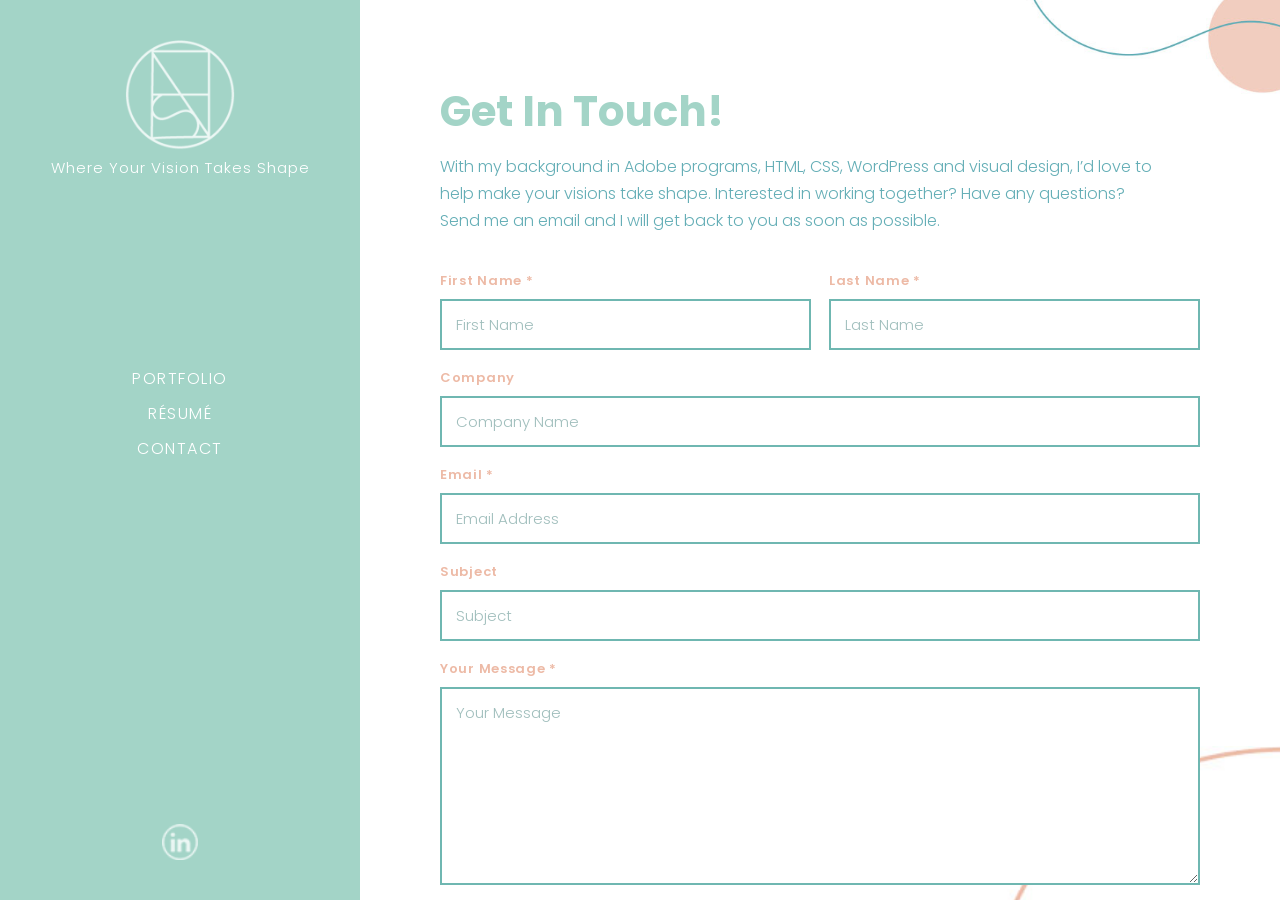
==== contact.html @ 7123d583 "Update contact.html" ====
<!DOCTYPE html>
<html lang="en">
<head>
  <meta charset="UTF-8" />
  <meta name="viewport" content="width=device-width, initial-scale=1.0" />
  <title>Contact</title>

  <link rel="preconnect" href="https://fonts.googleapis.com">
  <link rel="preconnect" href="https://fonts.gstatic.com" crossorigin>
  <link href="https://fonts.googleapis.com/css2?family=Poppins:wght@300;400;600;700&display=swap" rel="stylesheet">

  <link rel="stylesheet" href="styles.css" />

  <style>
    .contact-wrap {
      max-width: 980px;
      margin: 0 auto;
    }

    .contact-title {
      font-size: 42px;
      font-weight: 700;
      color: #a3d4c7;
      margin: 0 0 10px 0;
    }

    .contact-desc {
      color: #64aeb6;
      font-weight: 300;
      line-height: 1.7;
      max-width: 720px;
      margin: 0 0 36px 0;
    }

    .contact-form {
      display: grid;
      grid-template-columns: 1fr 1fr;
      gap: 18px;
    }

    .field {
      display: flex;
      flex-direction: column;
      gap: 8px;
    }

    .field.full {
      grid-column: 1 / -1;
    }

    .label {
      font-size: 13px;
      font-weight: 600;
      letter-spacing: 0.7px;
      color: #edbaa6;
    }

    .input,
    .textarea {
      font-family: 'Poppins', sans-serif;
      font-size: 15px;
      padding: 12px 14px;
      border-radius: 0;
      border: 2px solid #6fb7b1;
      outline: none;
      background: white;
      color: #2c6f6a;
      transition: border-color 0.2s ease, box-shadow 0.2s ease;
    }

    .input::placeholder,
    .textarea::placeholder {
      color: rgba(44, 111, 106, 0.45);
      font-weight: 300;
    }

    .input:focus,
    .textarea:focus {
      border-color: #edbaa6;
      box-shadow: 0 0 0 3px rgba(237, 186, 166, 0.25);
    }

    .textarea {
      min-height: 170px;
      resize: vertical;
    }

    .submit-row {
      grid-column: 1 / -1;
      display: flex;
      align-items: center;
      gap: 16px;
      margin-top: 6px;
    }

    .contact-note {
      color: rgba(100, 174, 182, 0.9);
      font-size: 13px;
      font-weight: 300;
    }

    .form-status {
      grid-column: 1 / -1;
      margin-top: 10px;
      font-weight: 400;
      color: #2c6f6a;
      display: none;
    }

    @media (max-width: 860px) {
      .contact-form { grid-template-columns: 1fr; }
    }
  </style>
</head>

<body>
  <div class="layout">

    <!-- LEFT SIDEBAR -->
    <aside class="sidebar">
      <a href="index.html" class="logo-link">
        <img src="white-logo.png" alt="Logo" class="logo-img">
      </a>

      <p class="tagline">Where Your Vision Takes Shape</p>

      <nav>
        <a href="portfolio.html">PORTFOLIO</a>
        <a href="resume.html">RÉSUMÉ</a>
        <a href="contact.html">CONTACT</a>
      </nav>

      <a href="https://www.linkedin.com/in/nashae-carter/" target="_blank" rel="noopener noreferrer" class="linkedin">
        <img src="linkedin-icon.png" alt="LinkedIn">
      </a>
    </aside>

    <!-- MAIN CONTENT -->
    <main class="main">
      <div class="contact-wrap">
        <h1 class="contact-title">Get In Touch!</h1>

        <p class="contact-desc">
          With my background in Adobe programs, HTML, CSS, WordPress and visual design,
          I’d love to help make your visions take shape. Interested in working together?
          Have any questions? Send me an email and I will get back to you as soon as possible.
        </p>

        <!-- CUSTOM FORM -> GOOGLE FORMS -->
        <form class="contact-form"
  action="https://docs.google.com/forms/d/e/1FAIpQLScO0uXvKXEwOumWcO62e0o-8rF6rWEuDFkCevphVjEUjngtMw/formResponse"
  method="POST"
  target="_blank">

          <div class="field">
            <label class="label" for="firstName">First Name *</label>
            <input class="input" id="firstName" name="entry.324053391" type="text" placeholder="First Name" required>
          </div>

          <div class="field">
            <label class="label" for="lastName">Last Name *</label>
            <input class="input" id="lastName" name="entry.1765451501" type="text" placeholder="Last Name" required>
          </div>

          <div class="field full">
            <label class="label" for="company">Company</label>
            <input class="input" id="company" name="entry.1187917883" type="text" placeholder="Company Name">
          </div>

          <div class="field full">
            <label class="label" for="email">Email *</label>
            <input class="input" id="email" name="entry.1485938549" type="email" placeholder="Email Address" required>
          </div>

          <div class="field full">
            <label class="label" for="subject">Subject</label>
            <input class="input" id="subject" name="entry.975755683" type="text" placeholder="Subject">
          </div>

          <div class="field full">
            <label class="label" for="message">Your Message *</label>
            <textarea class="textarea" id="message" name="entry.1001882574" placeholder="Your Message" required></textarea>
          </div>

          <div class="submit-row">
            <button class="hero-btn" type="submit">Submit Email</button>
            <span class="contact-note">* Required fields</span>
          </div>

          <div class="form-status" id="formStatus"></div>
        </form>

        <!-- Hidden iframe prevents redirect -->

      </div>
    </main>

  </div>
  
</body>
</html>
---- styles.css ----
html, body {
  height: 100%;
}

body {
  margin: 0;
  font-family: 'Poppins', sans-serif;
  background-color: white;
  overflow: hidden; /* prevents full page scroll */
}

/* =========================
   LAYOUT
========================= */

.layout {
  display: flex;
  height: 100vh;      /* lock layout to viewport */
  overflow: hidden;   /* prevents sidebar stretching */
}

/* =========================
   SIDEBAR
========================= */

.sidebar {
  width: 360px;
  height: 100vh;      /* fixed height */
  flex: 0 0 360px;    /* fixed width */
  background-color: #a3d4c7;
  padding: 40px;
  box-sizing: border-box;

  display: flex;
  flex-direction: column;
  align-items: center;
}

/* LOGO */

.logo-img {
  width: 110px;
  height: auto;
  display: block;
  margin-bottom: 6px;
}

.tagline {
  margin: 0;
  font-size: 15px;
  font-weight: 300;
  letter-spacing: 1px;
  color: #ffffff;
  text-align: center;
}

.sidebar nav {
  width: 100%;
  text-align: center;
  margin: auto 0; /* centers vertically */
}

.sidebar nav a {
  display: block;
  text-decoration: none;
  color: white;
  font-weight: 300;
  letter-spacing: 1.5px;
  margin: 10px 0;
  transition: color 0.3s ease;
}

/* MENU HOVER */
.sidebar nav a:hover {
  color: white;
  font-weight: 400;
  text-shadow: 0 0 3px rgba(255,255,255,0.2);
}

/* LINKEDIN */

.linkedin {
  margin-top: auto;
}

.linkedin img {
  width: 36px;
  height: auto;
  display: block;
  transition: transform 0.3s ease;
}

.linkedin:hover img {
  transform: scale(1.05);
}

/* =========================
   MAIN CONTENT (SCROLLABLE)
========================= */

.main {
  flex: 1;
  height: 100vh;
  overflow-y: auto;
  overflow-x: hidden;
  padding: 80px;
  -webkit-overflow-scrolling: touch;

  position: relative;

  /* Background decor images */
background-image:
    url("assets/images/decor/background-circlesand-lines_02.jpg"),  /* TOP now */
    url("assets/images/decor/background-curved-line_03.jpg");        /* BOTTOM now */

  background-repeat: no-repeat, no-repeat;

  /* push them slightly off the edges */
  background-position:
    right -60px top -40px,
    right -60px bottom -40px;

  /* smaller */
  background-size:
    320px auto,
    380px auto;
}
/* =========================
   HERO SECTION
========================= */

.hero-header-img {
  display: block;
  max-width: 900px;
  width: 100%;
  height: auto;
  margin: 0 auto 40px auto;
}

.hero {
  display: flex;
  align-items: center;
  gap: 60px;
  max-width: 1100px;
  margin: 0 auto;
}

.hero-photo {
  width: 320px;
  height: auto;
  display: block;
}

.hero-right {
  max-width: 600px;
}

.hero-title {
  font-size: 36px;
  font-weight: 600;
  margin-bottom: 16px;
  color: #6fb7b1;
}

.title-accent {
  color: #edbaa6;
}

.hero-text {
  font-size: 16px;
  line-height: 1.7;
  font-weight: 300;
  margin-bottom: 28px;
  color: #64aeb6;
}

.hero-btn {
  display: inline-flex;
  align-items: center;
  gap: 16px;
  padding: 12px 26px;
  background: #6fb7b1;
  color: white;
  text-decoration: none;
  letter-spacing: 1px;
  font-weight: 500;
  transition: all 0.3s ease;
}

.hero-btn:hover {
  background: #edbaa6;
  transform: translateY(-2px);
}

/* =========================
   PORTFOLIO TABS
========================= */

.tabs {
  display: flex;
  justify-content: center;
  align-items: center;
  gap: 18px;
  margin: 60px 0 40px 0;
  flex-wrap: wrap;
}

.tab-btn {
  padding: 14px 32px;
  border: none;
  cursor: pointer;
  background-color: #6fb7b1;
  color: white;
  letter-spacing: 0.3px;
  font-weight: 400;
  font-size: 19px;
  border-radius: 0;
  transition: all 0.3s ease;
}

.tab-btn:hover {
  background-color: #edbaa6;
  transform: translateY(-2px);
}

.tab-btn.active {
  background-color: #edbaa6;
}

.tab-btn.active:hover {
  transform: none;
}

/* =========================
   GRID (MASONRY + SQUARE)
========================= */

.grid{
  column-count: 3;
  column-gap: 24px;
  max-width: 1100px;
  margin: 0 auto;
}

.card{
  display: inline-block;
  width: 100%;
  margin: 0 0 24px;
  break-inside: avoid;

  background: transparent;
  padding: 0;
  border-radius: 0;
  overflow: hidden;
  cursor: pointer;

  transition: transform 0.25s ease, opacity 0.25s ease;
  opacity: 1;
  transform: translateY(0);
}

.card img{
  width: 100%;
  height: auto;
  display: block;
  border-radius: 0;

  transition: transform 0.3s ease; /* ✅ zoom transition */
}

/* lift + zoom */
.card:hover{
  transform: translateY(-5px);
}

.card:hover img{
  transform: scale(1.03);
}

/* Responsive */
@media (max-width: 1200px){
  .grid{ column-count: 2; }
}
@media (max-width: 700px){
  .grid{ column-count: 1; }
}

/* Fade animations */
.card.is-hiding {
  opacity: 0;
  transform: translateY(8px);
  pointer-events: none;
}

.card.is-hidden {
  display: none;
}

/* =========================
   LIGHTBOX
========================= */

.lightbox {
  position: fixed;
  inset: 0;
  background: rgba(0,0,0,0.75);
  display: none;
  align-items: center;
  justify-content: center;
  z-index: 9999;
}

.lightbox.open {
  display: flex;
}

.lightbox-img {
  max-width: 90vw;
  max-height: 85vh;
  border: 3px solid rgba(255,255,255,0.8);
  border-radius: 6px;
  background: white;
}

.lightbox-close {
  position: fixed;
  top: 20px;
  right: 25px;
  font-size: 40px;
  border: none;
  background: transparent;
  color: white;
  cursor: pointer;
}

.lightbox-arrow {
  position: fixed;
  top: 50%;
  transform: translateY(-50%);
  font-size: 40px;
  border: none;
  color: white;
  cursor: pointer;
  width: 56px;
  height: 56px;
  border-radius: 999px;
  background: rgba(255,255,255,0.15);
  line-height: 56px;
  text-align: center;
}

.lightbox-arrow:hover {
  background: rgba(255,255,255,0.25);
}

.lightbox-prev { left: 25px; }
.lightbox-next { right: 25px; }
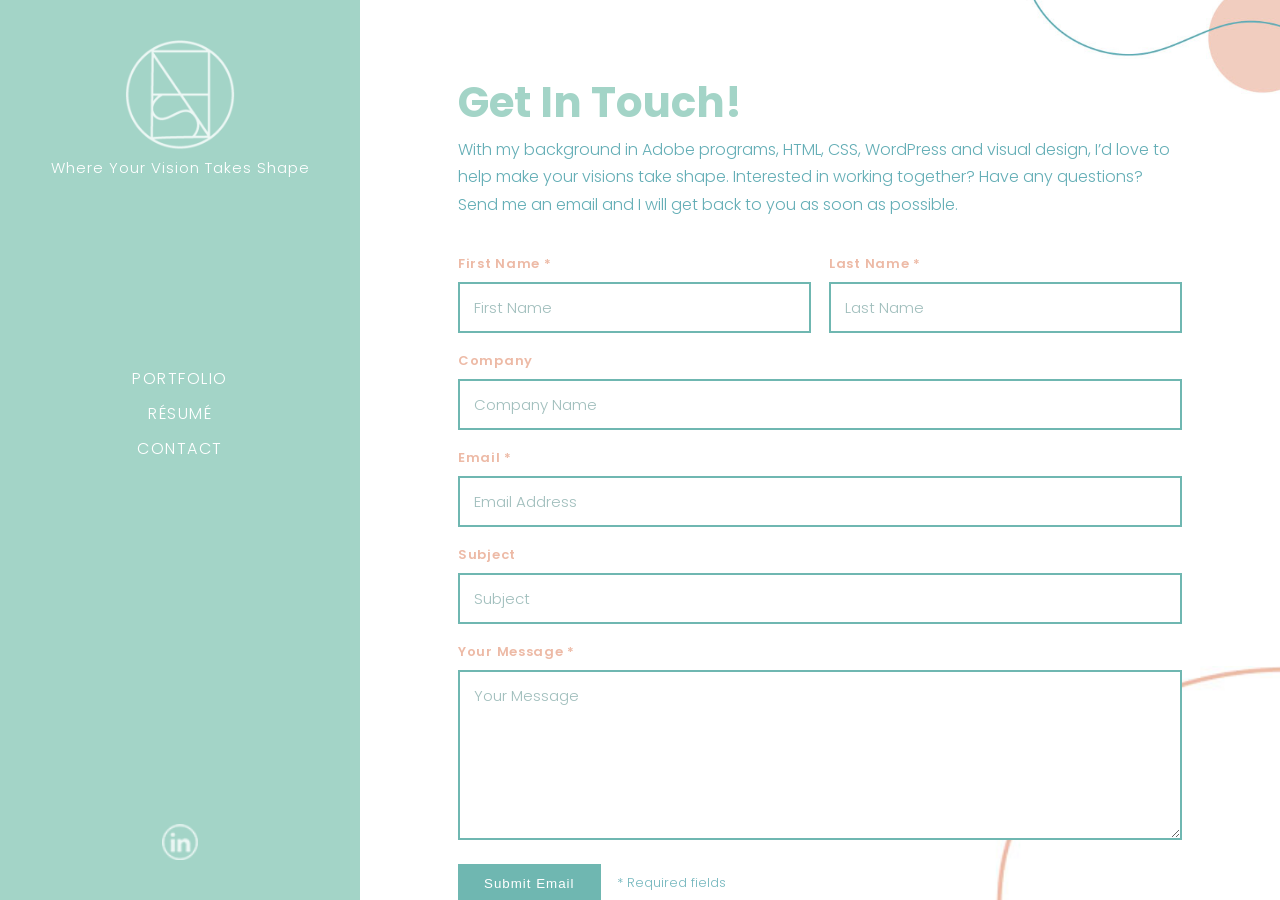
==== commit 710a0bc5: "Update contact.html" ====
--- a/contact.html
+++ b/contact.html
@@ -12,9 +12,34 @@
   <link rel="stylesheet" href="styles.css" />
 
   <style>
+    /* ---------------------------------------------------------
+       SCROLL FIX (your issue: can't scroll past the submit row)
+       --------------------------------------------------------- */
+
+    /* Ensure the page can actually scroll on all devices */
+    html, body {
+      height: 100%;
+    }
+
+    /* Keep layout stable but allow the main content to scroll fully */
+    .layout {
+      min-height: 100vh;
+    }
+
+    /* IMPORTANT: allow this flex/grid child to shrink so overflow works */
+    .main {
+      min-height: 0;                 /* critical for overflow in flex/grid layouts */
+      height: 100vh;                 /* keep the main viewport height */
+      overflow-y: auto;              /* scroll inside main area */
+      -webkit-overflow-scrolling: touch; /* keep this for smooth iOS scrolling */
+      padding-bottom: env(safe-area-inset-bottom);
+    }
+
+    /* Give extra breathing room so the submit button isn't clipped at the bottom */
     .contact-wrap {
       max-width: 980px;
       margin: 0 auto;
+      padding: 0 18px 120px;         /* extra bottom padding = scroll past submit */
     }
 
     .contact-title {
@@ -22,9 +47,10 @@
       font-weight: 700;
       color: #a3d4c7;
       margin: 0 0 10px 0;
-    }
-
-    .contact-desc {
+      line-height: 1.1;
+    }
+
+    .contact-desc  {
       color: #64aeb6;
       font-weight: 300;
       line-height: 1.7;
@@ -55,8 +81,7 @@
       color: #edbaa6;
     }
 
-    .input,
-    .textarea {
+    .input, .textarea {
       font-family: 'Poppins', sans-serif;
       font-size: 15px;
       padding: 12px 14px;
@@ -66,16 +91,16 @@
       background: white;
       color: #2c6f6a;
       transition: border-color 0.2s ease, box-shadow 0.2s ease;
-    }
-
-    .input::placeholder,
-    .textarea::placeholder {
+      width: 100%;
+      box-sizing: border-box;
+    }
+
+    .input::placeholder, .textarea::placeholder {
       color: rgba(44, 111, 106, 0.45);
       font-weight: 300;
     }
 
-    .input:focus,
-    .textarea:focus {
+    .input:focus, .textarea:focus {
       border-color: #edbaa6;
       box-shadow: 0 0 0 3px rgba(237, 186, 166, 0.25);
     }
@@ -91,6 +116,8 @@
       align-items: center;
       gap: 16px;
       margin-top: 6px;
+      flex-wrap: wrap;
+      padding-bottom: 14px; /* small buffer under the row */
     }
 
     .contact-note {
@@ -107,8 +134,63 @@
       display: none;
     }
 
+    /* Button consistency */
+    .hero-btn {
+      border: none !important;
+      outline: none !important;
+      appearance: none;
+      -webkit-appearance: none;
+      cursor: pointer;
+    }
+
+    .hero-btn:focus-visible {
+      box-shadow: 0 0 0 3px rgba(237, 186, 166, 0.35);
+    }
+
+    /* ---------------------------------------------------------
+       SUCCESS IMAGE POSITIONING (push down + align nicer)
+       --------------------------------------------------------- */
+
+    /* When success shows, make it sit lower and feel aligned with content/nav */
+    .success-container {
+      display: none;
+      min-height: calc(100vh - 40px); /* helps center/position inside main viewport */
+      padding-top: 70px;              /* pushes the image down */
+      text-align: center;
+      animation: fadeIn 0.4s ease forwards;
+    }
+
+    .success-container img {
+      max-width: min(560px, 90%);
+      height: auto;
+      display: block;
+      margin: 0 auto;
+    }
+
+    @keyframes fadeIn {
+      from { opacity: 0; transform: translateY(8px); }
+      to   { opacity: 1; transform: translateY(0); }
+    }
+
+    /* ---------------------------------------------------------
+       MOBILE RESPONSIVE TUNING
+       --------------------------------------------------------- */
     @media (max-width: 860px) {
       .contact-form { grid-template-columns: 1fr; }
+
+      .contact-title { font-size: 34px; }
+      .contact-wrap { padding: 0 16px 120px; }
+
+      .success-container {
+        padding-top: 56px; /* slightly less push-down on smaller screens */
+      }
+    }
+
+    @media (max-width: 480px) {
+      .contact-title { font-size: 30px; }
+      .contact-desc  { margin-bottom: 26px; }
+      .textarea { min-height: 160px; }
+      .success-container { padding-top: 52px; }
     }
   </style>
 </head>
@@ -116,7 +198,7 @@
 <body>
   <div class="layout">
 
-    <!-- LEFT SIDEBAR -->
+    <!-- SIDEBAR -->
     <aside class="sidebar">
       <a href="index.html" class="logo-link">
         <img src="white-logo.png" alt="Logo" class="logo-img">
@@ -135,22 +217,28 @@
       </a>
     </aside>
 
-    <!-- MAIN CONTENT -->
+    <!-- MAIN -->
     <main class="main">
       <div class="contact-wrap">
-        <h1 class="contact-title">Get In Touch!</h1>
-
-        <p class="contact-desc">
-          With my background in Adobe programs, HTML, CSS, WordPress and visual design,
-          I’d love to help make your visions take shape. Interested in working together?
-          Have any questions? Send me an email and I will get back to you as soon as possible.
-        </p>
-
-        <!-- CUSTOM FORM -> GOOGLE FORMS -->
+
+        <!-- Intro (hide this on success) -->
+        <div id="contactIntro">
+          <h1 class="contact-title">Get In Touch!</h1>
+
+          <p class="contact-desc">
+            With my background in Adobe programs, HTML, CSS, WordPress and visual design,
+            I’d love to help make your visions take shape. Interested in working together?
+            Have any questions? Send me an email and I will get back to you as soon as possible.
+          </p>
+        </div>
+
+        <!-- FORM -->
         <form class="contact-form"
-  action="https://docs.google.com/forms/d/e/1FAIpQLScO0uXvKXEwOumWcO62e0o-8rF6rWEuDFkCevphVjEUjngtMw/formResponse"
-  method="POST"
-  target="_blank">
+              id="contactForm"
+              action="https://docs.google.com/forms/d/e/1FAIpQLScO0uXvKXEwOumWcO62e0o-8rF6rWEuDFkCevphVjEUjngtMw/formResponse"
+              method="POST"
+              target="hidden_iframe"
+              onsubmit="handleSubmitStart()">
 
           <div class="field">
             <label class="label" for="firstName">First Name *</label>
@@ -190,12 +278,53 @@
           <div class="form-status" id="formStatus"></div>
         </form>
 
-        <!-- Hidden iframe prevents redirect -->
+        <!-- Hidden iframe -->
+        <iframe name="hidden_iframe" id="hidden_iframe" style="display:none;"></iframe>
+
+        <!-- Success -->
+        <div class="success-container" id="successMessage">
+          <img src="assets/email-sent.png" alt="Thanks! Email Sent">
+        </div>
 
       </div>
     </main>
-
   </div>
-  
+
+  <script>
+    let submitted = false;
+
+    function handleSubmitStart() {
+      submitted = true;
+
+      const status = document.getElementById("formStatus");
+      status.style.display = "block";
+      status.textContent = "Sending...";
+
+      // Ensure the user can scroll and the submit row isn't "stuck" at the bottom on some browsers
+      // (helps when keyboard is open on mobile)
+      setTimeout(() => {
+        const main = document.querySelector(".main");
+        if (main) main.scrollTop = main.scrollTop + 1;
+      }, 0);
+    }
+
+    document.getElementById("hidden_iframe").addEventListener("load", function () {
+      if (!submitted) return;
+
+      // Hide intro + form + status
+      document.getElementById("contactIntro").style.display = "none";
+      document.getElementById("contactForm").style.display = "none";
+      document.getElementById("formStatus").style.display = "none";
+
+      // Show success image only (pushed down via CSS)
+      document.getElementById("successMessage").style.display = "block";
+
+      // Scroll back to top so the success image is immediately visible
+      const main = document.querySelector(".main");
+      if (main) main.scrollTop = 0;
+
+      submitted = false;
+    });
+  </script>
 </body>
 </html>
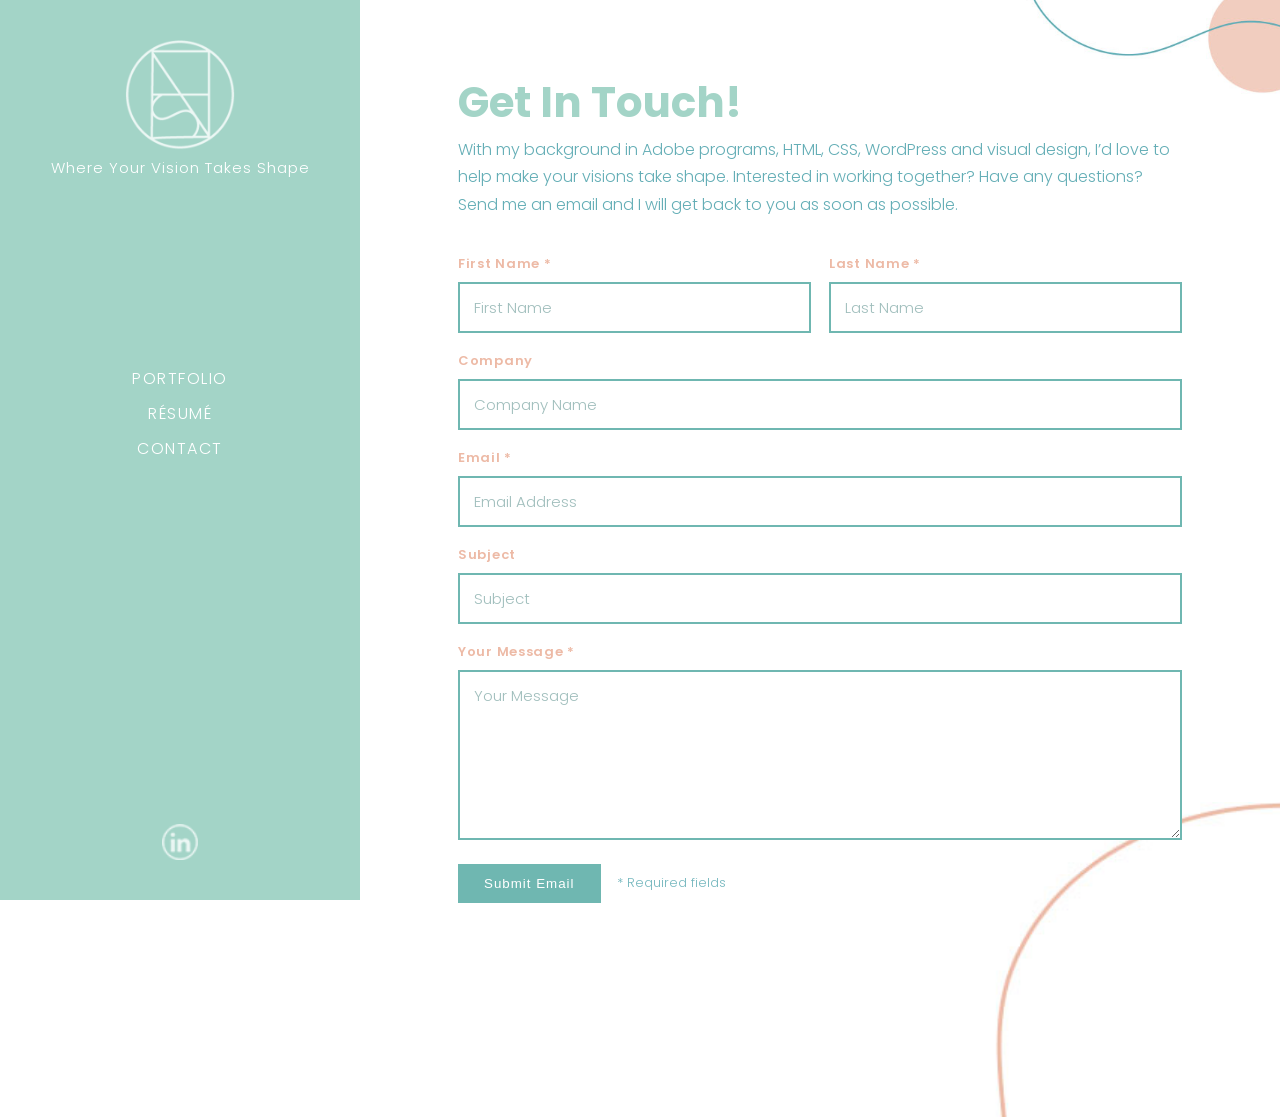
==== commit ef238131: "Update contact.html" ====
--- a/contact.html
+++ b/contact.html
@@ -24,15 +24,6 @@
     /* Keep layout stable but allow the main content to scroll fully */
     .layout {
       min-height: 100vh;
-    }
-
-    /* IMPORTANT: allow this flex/grid child to shrink so overflow works */
-    .main {
-      min-height: 0;                 /* critical for overflow in flex/grid layouts */
-      height: 100vh;                 /* keep the main viewport height */
-      overflow-y: auto;              /* scroll inside main area */
-      -webkit-overflow-scrolling: touch; /* keep this for smooth iOS scrolling */
-      padding-bottom: env(safe-area-inset-bottom);
     }
 
     /* Give extra breathing room so the submit button isn't clipped at the bottom */
--- a/styles.css
+++ b/styles.css
@@ -1,3 +1,7 @@
+/* =========================
+   BASE
+========================= */
+
 html, body {
   height: 100%;
 }
@@ -6,7 +10,10 @@
   margin: 0;
   font-family: 'Poppins', sans-serif;
   background-color: white;
-  overflow: hidden; /* prevents full page scroll */
+
+  /* Allow natural page scrolling (fixes clipped submit button / bottom cut-off issues) */
+  overflow-x: hidden;
+  overflow-y: auto;
 }
 
 /* =========================
@@ -15,18 +22,17 @@
 
 .layout {
   display: flex;
-  height: 100vh;      /* lock layout to viewport */
-  overflow: hidden;   /* prevents sidebar stretching */
-}
-
-/* =========================
-   SIDEBAR
+  min-height: 100vh;     /* let content define height */
+  overflow: visible;     /* do NOT clip content */
+}
+
+/* =========================
+   SIDEBAR (DESKTOP)
 ========================= */
 
 .sidebar {
   width: 360px;
-  height: 100vh;      /* fixed height */
-  flex: 0 0 360px;    /* fixed width */
+  flex: 0 0 360px;
   background-color: #a3d4c7;
   padding: 40px;
   box-sizing: border-box;
@@ -34,6 +40,11 @@
   display: flex;
   flex-direction: column;
   align-items: center;
+
+  /* Keeps sidebar in view on desktop while main scrolls */
+  position: sticky;
+  top: 0;
+  height: 100vh;
 }
 
 /* LOGO */
@@ -95,36 +106,38 @@
 }
 
 /* =========================
-   MAIN CONTENT (SCROLLABLE)
+   MAIN CONTENT
 ========================= */
 
 .main {
   flex: 1;
-  height: 100vh;
-  overflow-y: auto;
-  overflow-x: hidden;
+  min-height: 100vh;
+
+  /* Let the page scroll normally instead of forcing inner scroll */
+  overflow: visible;
+
   padding: 80px;
+  box-sizing: border-box;
+
+  position: relative;
   -webkit-overflow-scrolling: touch;
 
-  position: relative;
-
   /* Background decor images */
-background-image:
-    url("assets/images/decor/background-circlesand-lines_02.jpg"),  /* TOP now */
-    url("assets/images/decor/background-curved-line_03.jpg");        /* BOTTOM now */
+  background-image:
+    url("assets/images/decor/background-circlesand-lines_02.jpg"),
+    url("assets/images/decor/background-curved-line_03.jpg");
 
   background-repeat: no-repeat, no-repeat;
 
-  /* push them slightly off the edges */
   background-position:
     right -60px top -40px,
     right -60px bottom -40px;
 
-  /* smaller */
   background-size:
     320px auto,
     380px auto;
 }
+
 /* =========================
    HERO SECTION
 ========================= */
@@ -185,6 +198,7 @@
   letter-spacing: 1px;
   font-weight: 500;
   transition: all 0.3s ease;
+  border: none;
 }
 
 .hero-btn:hover {
@@ -235,14 +249,14 @@
    GRID (MASONRY + SQUARE)
 ========================= */
 
-.grid{
+.grid {
   column-count: 3;
   column-gap: 24px;
   max-width: 1100px;
   margin: 0 auto;
 }
 
-.card{
+.card {
   display: inline-block;
   width: 100%;
   margin: 0 0 24px;
@@ -259,30 +273,21 @@
   transform: translateY(0);
 }
 
-.card img{
+.card img {
   width: 100%;
   height: auto;
   display: block;
   border-radius: 0;
-
-  transition: transform 0.3s ease; /* ✅ zoom transition */
+  transition: transform 0.3s ease; /* zoom transition */
 }
 
 /* lift + zoom */
-.card:hover{
+.card:hover {
   transform: translateY(-5px);
 }
 
-.card:hover img{
+.card:hover img {
   transform: scale(1.03);
-}
-
-/* Responsive */
-@media (max-width: 1200px){
-  .grid{ column-count: 2; }
-}
-@media (max-width: 700px){
-  .grid{ column-count: 1; }
 }
 
 /* Fade animations */
@@ -356,4 +361,85 @@
 .lightbox-prev { left: 25px; }
 .lightbox-next { right: 25px; }
 
-
+/* =========================
+   RESPONSIVE
+========================= */
+
+/* Grid responsive */
+@media (max-width: 1200px) {
+  .grid { column-count: 2; }
+}
+
+@media (max-width: 700px) {
+  .grid { column-count: 1; }
+}
+
+/* Overall layout responsive: sidebar becomes top header */
+@media (max-width: 900px) {
+  .layout {
+    flex-direction: column;
+  }
+
+  .sidebar {
+    width: 100%;
+    flex: none;
+    position: relative;
+    height: auto;
+    padding: 22px 18px;
+  }
+
+  .sidebar nav {
+    margin: 18px 0 0 0;
+  }
+
+  .sidebar nav a {
+    display: inline-block;
+    margin: 0 10px;
+  }
+
+  .linkedin {
+    margin-top: 18px;
+  }
+
+  .main {
+    padding: 34px 18px 80px;
+
+    background-position:
+      right -40px top -20px,
+      right -40px bottom -20px;
+
+    background-size:
+      260px auto,
+      320px auto;
+  }
+
+  /* Hero responsive */
+  .hero {
+    flex-direction: column;
+    gap: 28px;
+    text-align: center;
+  }
+
+  .hero-photo {
+    width: min(320px, 85%);
+  }
+
+  .hero-title {
+    font-size: 32px;
+  }
+}
+
+@media (max-width: 480px) {
+  .hero-title {
+    font-size: 28px;
+  }
+
+  .hero-text {
+    font-size: 15px;
+  }
+
+  .tab-btn {
+    width: 100%;
+    max-width: 360px;
+  }
+}
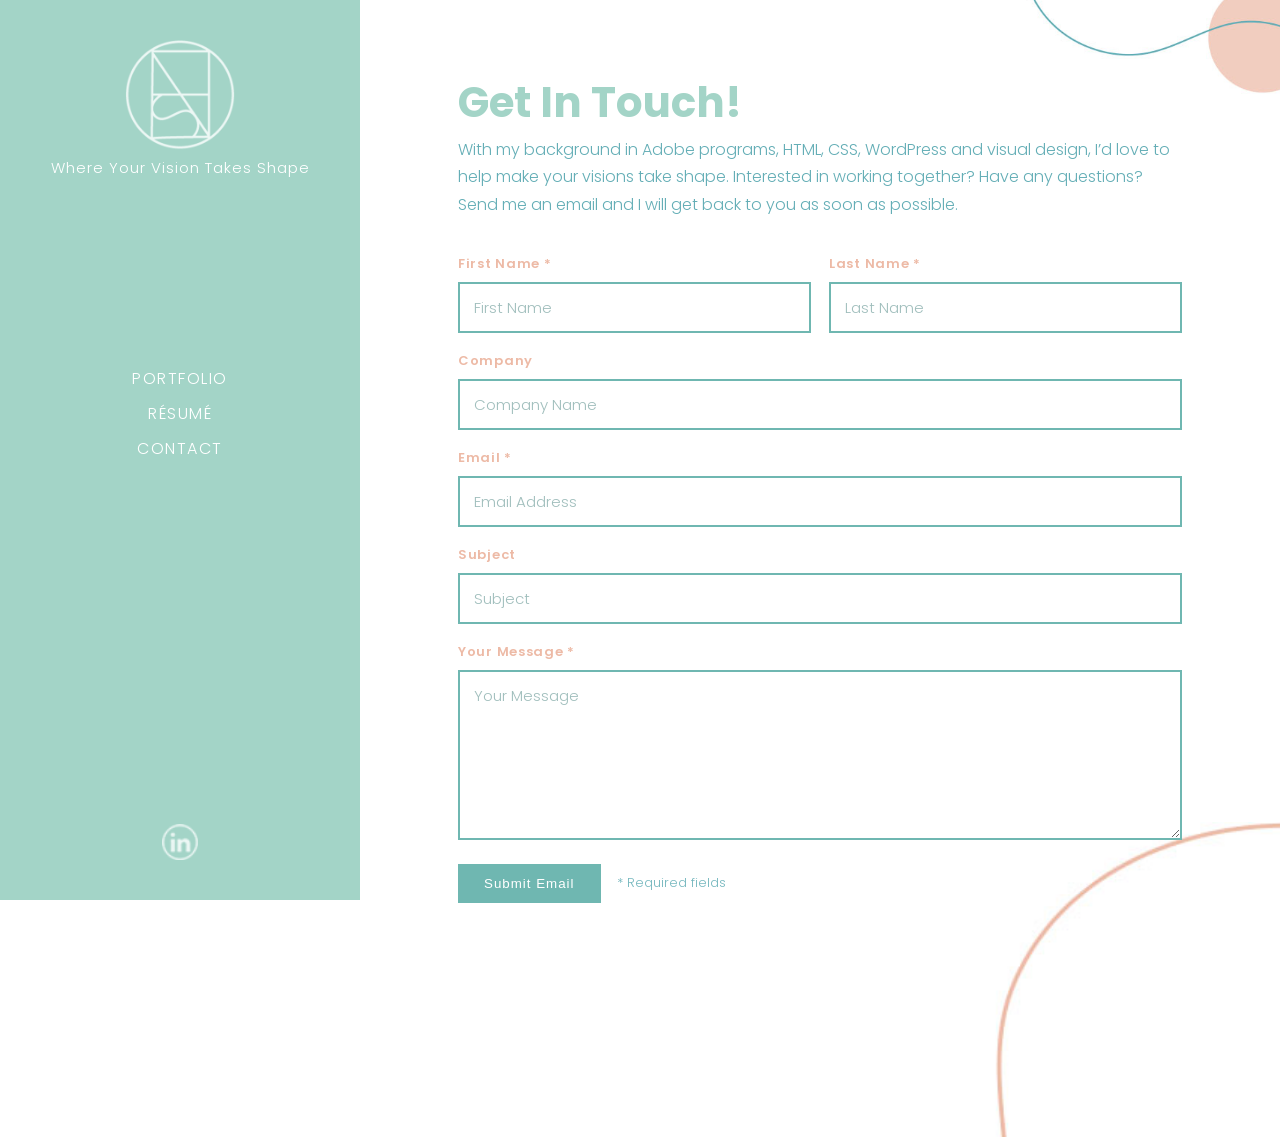
==== commit 340d949a: "Update contact.html" ====
--- a/contact.html
+++ b/contact.html
@@ -12,25 +12,11 @@
   <link rel="stylesheet" href="styles.css" />
 
   <style>
-    /* ---------------------------------------------------------
-       SCROLL FIX (your issue: can't scroll past the submit row)
-       --------------------------------------------------------- */
-
-    /* Ensure the page can actually scroll on all devices */
-    html, body {
-      height: 100%;
-    }
-
-    /* Keep layout stable but allow the main content to scroll fully */
-    .layout {
-      min-height: 100vh;
-    }
-
-    /* Give extra breathing room so the submit button isn't clipped at the bottom */
     .contact-wrap {
       max-width: 980px;
       margin: 0 auto;
-      padding: 0 18px 120px;         /* extra bottom padding = scroll past submit */
+      padding: 0 18px 140px;
+      box-sizing: border-box;
     }
 
     .contact-title {
@@ -41,7 +27,7 @@
       line-height: 1.1;
     }
 
-    .contact-desc  {
+    .contact-desc {
       color: #64aeb6;
       font-weight: 300;
       line-height: 1.7;
@@ -61,9 +47,7 @@
       gap: 8px;
     }
 
-    .field.full {
-      grid-column: 1 / -1;
-    }
+    .field.full { grid-column: 1 / -1; }
 
     .label {
       font-size: 13px;
@@ -108,7 +92,7 @@
       gap: 16px;
       margin-top: 6px;
       flex-wrap: wrap;
-      padding-bottom: 14px; /* small buffer under the row */
+      padding-bottom: 14px;
     }
 
     .contact-note {
@@ -125,7 +109,7 @@
       display: none;
     }
 
-    /* Button consistency */
+    /* keep button consistent */
     .hero-btn {
       border: none !important;
       outline: none !important;
@@ -138,15 +122,10 @@
       box-shadow: 0 0 0 3px rgba(237, 186, 166, 0.35);
     }
 
-    /* ---------------------------------------------------------
-       SUCCESS IMAGE POSITIONING (push down + align nicer)
-       --------------------------------------------------------- */
-
-    /* When success shows, make it sit lower and feel aligned with content/nav */
+    /* success image */
     .success-container {
       display: none;
-      min-height: calc(100vh - 40px); /* helps center/position inside main viewport */
-      padding-top: 70px;              /* pushes the image down */
+      padding-top: 80px;
       text-align: center;
       animation: fadeIn 0.4s ease forwards;
     }
@@ -163,18 +142,11 @@
       to   { opacity: 1; transform: translateY(0); }
     }
 
-    /* ---------------------------------------------------------
-       MOBILE RESPONSIVE TUNING
-       --------------------------------------------------------- */
     @media (max-width: 860px) {
       .contact-form { grid-template-columns: 1fr; }
-
       .contact-title { font-size: 34px; }
       .contact-wrap { padding: 0 16px 120px; }
-
-      .success-container {
-        padding-top: 56px; /* slightly less push-down on smaller screens */
-      }
+      .success-container { padding-top: 56px; }
     }
 
     @media (max-width: 480px) {
@@ -189,7 +161,6 @@
 <body>
   <div class="layout">
 
-    <!-- SIDEBAR -->
     <aside class="sidebar">
       <a href="index.html" class="logo-link">
         <img src="white-logo.png" alt="Logo" class="logo-img">
@@ -208,14 +179,11 @@
       </a>
     </aside>
 
-    <!-- MAIN -->
     <main class="main">
       <div class="contact-wrap">
 
-        <!-- Intro (hide this on success) -->
         <div id="contactIntro">
           <h1 class="contact-title">Get In Touch!</h1>
-
           <p class="contact-desc">
             With my background in Adobe programs, HTML, CSS, WordPress and visual design,
             I’d love to help make your visions take shape. Interested in working together?
@@ -223,7 +191,6 @@
           </p>
         </div>
 
-        <!-- FORM -->
         <form class="contact-form"
               id="contactForm"
               action="https://docs.google.com/forms/d/e/1FAIpQLScO0uXvKXEwOumWcO62e0o-8rF6rWEuDFkCevphVjEUjngtMw/formResponse"
@@ -269,10 +236,8 @@
           <div class="form-status" id="formStatus"></div>
         </form>
 
-        <!-- Hidden iframe -->
         <iframe name="hidden_iframe" id="hidden_iframe" style="display:none;"></iframe>
 
-        <!-- Success -->
         <div class="success-container" id="successMessage">
           <img src="assets/email-sent.png" alt="Thanks! Email Sent">
         </div>
@@ -286,33 +251,22 @@
 
     function handleSubmitStart() {
       submitted = true;
-
       const status = document.getElementById("formStatus");
       status.style.display = "block";
       status.textContent = "Sending...";
-
-      // Ensure the user can scroll and the submit row isn't "stuck" at the bottom on some browsers
-      // (helps when keyboard is open on mobile)
-      setTimeout(() => {
-        const main = document.querySelector(".main");
-        if (main) main.scrollTop = main.scrollTop + 1;
-      }, 0);
     }
 
     document.getElementById("hidden_iframe").addEventListener("load", function () {
       if (!submitted) return;
 
-      // Hide intro + form + status
       document.getElementById("contactIntro").style.display = "none";
       document.getElementById("contactForm").style.display = "none";
       document.getElementById("formStatus").style.display = "none";
 
-      // Show success image only (pushed down via CSS)
       document.getElementById("successMessage").style.display = "block";
 
-      // Scroll back to top so the success image is immediately visible
-      const main = document.querySelector(".main");
-      if (main) main.scrollTop = 0;
+      /* Make sure the success image is visible right away */
+      window.scrollTo({ top: 0, behavior: "smooth" });
 
       submitted = false;
     });
